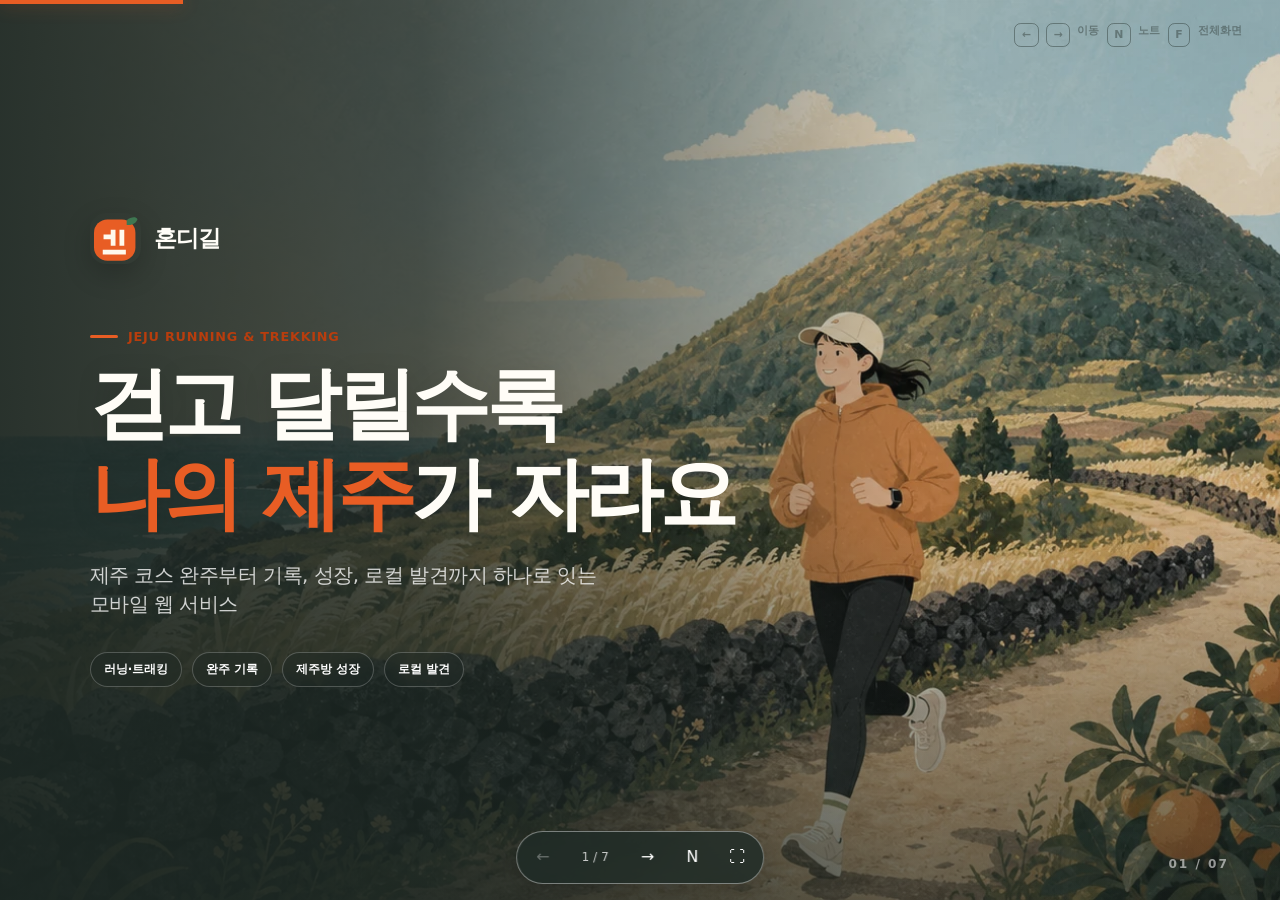
==== presentation.html @ 45e8a95c "Add Hondigil presentation deck" ====
<!doctype html>
<html lang="ko">
<head>
  <meta charset="utf-8">
  <meta name="viewport" content="width=device-width,initial-scale=1,viewport-fit=cover">
  <meta name="theme-color" content="#fffaf0">
  <meta name="description" content="혼디길 제주 러닝·트래킹 서비스 3분 소개 발표자료">
  <title>혼디길 | 3분 서비스 소개</title>
  <style>
    :root {
      --paper: #fffaf0;
      --paper-deep: #f5efdf;
      --surface: rgba(255, 255, 255, .9);
      --ink: #25302c;
      --muted: #66736d;
      --line: rgba(69, 82, 79, .16);
      --orange: #e85d24;
      --orange-dark: #b83d0d;
      --orange-soft: #fff0df;
      --sea: #187a95;
      --sea-soft: #e6f6f8;
      --leaf: #477953;
      --leaf-soft: #e9f4e8;
      --basalt: #45524f;
      --shadow: 0 24px 80px rgba(37, 48, 44, .16);
      --shadow-soft: 0 12px 36px rgba(37, 48, 44, .1);
      --radius: 2rem;
      --font: Pretendard, "Apple SD Gothic Neo", "Noto Sans KR", "Malgun Gothic", system-ui, sans-serif;
    }

    * { box-sizing: border-box; }
    html, body { width: 100%; min-height: 100%; }
    html { background: #17201d; }
    body {
      margin: 0;
      overflow: hidden;
      color: var(--ink);
      background: #17201d;
      font-family: var(--font);
      line-height: 1.5;
      -webkit-font-smoothing: antialiased;
    }
    button, a { font: inherit; }
    button { color: inherit; }
    button:focus-visible, a:focus-visible {
      outline: 3px solid rgba(24, 122, 149, .55);
      outline-offset: 3px;
    }
    img { display: block; max-width: 100%; }

    .deck {
      position: relative;
      width: 100vw;
      height: 100svh;
      min-height: 34rem;
      overflow: hidden;
      background: var(--paper);
      isolation: isolate;
    }
    .deck::before {
      content: "";
      position: fixed;
      z-index: 20;
      top: 0;
      left: 0;
      width: var(--progress, 14.28%);
      height: 4px;
      background: var(--orange);
      box-shadow: 0 0 18px rgba(232, 93, 36, .45);
      transition: width .45s ease;
    }

    .slide {
      position: absolute;
      inset: 0;
      display: grid;
      align-items: center;
      padding: clamp(4rem, 7vh, 6.5rem) clamp(3.25rem, 7vw, 8.5rem) clamp(4.5rem, 8vh, 7rem);
      overflow: hidden;
      visibility: hidden;
      opacity: 0;
      transform: translateX(2.5rem) scale(.992);
      transition: opacity .38s ease, transform .48s cubic-bezier(.2, .78, .2, 1), visibility 0s .48s;
      background:
        radial-gradient(circle at 92% 3%, rgba(232, 93, 36, .12), transparent 24rem),
        radial-gradient(circle at 1% 100%, rgba(24, 122, 149, .11), transparent 26rem),
        var(--paper);
    }
    .slide.active {
      z-index: 2;
      visibility: visible;
      opacity: 1;
      transform: translateX(0) scale(1);
      transition-delay: 0s;
    }
    .slide.leaving {
      visibility: visible;
      transform: translateX(-2.5rem) scale(.992);
    }
    .slide::after {
      content: attr(data-index);
      position: absolute;
      right: clamp(2rem, 4vw, 4.5rem);
      bottom: clamp(1.5rem, 3vh, 2.5rem);
      color: rgba(37, 48, 44, .34);
      font-size: .76rem;
      font-weight: 900;
      letter-spacing: .16em;
    }

    .slide-inner {
      width: min(100%, 96rem);
      margin: 0 auto;
    }
    .kicker {
      display: flex;
      align-items: center;
      gap: .65rem;
      margin: 0 0 .8rem;
      color: var(--orange-dark);
      font-size: clamp(.72rem, 1vw, .95rem);
      font-weight: 900;
      letter-spacing: .06em;
      text-transform: uppercase;
    }
    .kicker::before {
      content: "";
      width: 1.75rem;
      height: 3px;
      border-radius: 999px;
      background: var(--orange);
    }
    h1, h2, h3, p { margin-top: 0; word-break: keep-all; overflow-wrap: break-word; }
    h1, h2, h3 { line-height: 1.13; letter-spacing: -.055em; }
    h1 { margin-bottom: 1.35rem; font-size: clamp(3.5rem, 7.3vw, 8.5rem); }
    h2 { margin-bottom: 1rem; font-size: clamp(2.4rem, 4.5vw, 5.6rem); }
    h3 { margin-bottom: .6rem; font-size: clamp(1.15rem, 1.7vw, 1.85rem); }
    .lead {
      max-width: 48rem;
      margin-bottom: 0;
      color: var(--muted);
      font-size: clamp(1rem, 1.55vw, 1.65rem);
      letter-spacing: -.025em;
    }
    .accent { color: var(--orange); }
    .sea { color: var(--sea); }
    .leaf { color: var(--leaf); }
    .tag {
      display: inline-flex;
      align-items: center;
      min-height: 2.2rem;
      padding: .45rem .82rem;
      border: 1px solid var(--line);
      border-radius: 999px;
      background: rgba(255, 255, 255, .7);
      color: var(--muted);
      font-size: clamp(.72rem, .92vw, .9rem);
      font-weight: 850;
    }

    /* 01 · Cover */
    .cover {
      padding: 0;
      align-items: stretch;
      background: #20342b;
    }
    .cover::after { color: rgba(255, 255, 255, .55); }
    .cover-media {
      position: absolute;
      inset: 0;
      width: 100%;
      height: 100%;
      object-fit: cover;
      object-position: 63% center;
      filter: saturate(.83) contrast(.98);
    }
    .cover-shade {
      position: absolute;
      inset: 0;
      background:
        linear-gradient(90deg, rgba(28, 39, 35, .94) 0%, rgba(28, 39, 35, .79) 33%, rgba(28, 39, 35, .14) 72%),
        linear-gradient(0deg, rgba(23, 32, 29, .58), transparent 42%);
    }
    .cover-content {
      position: relative;
      z-index: 1;
      display: flex;
      flex-direction: column;
      justify-content: center;
      width: min(100%, 96rem);
      height: 100%;
      margin: 0 auto;
      padding: clamp(4rem, 7vh, 7rem) clamp(3.25rem, 7vw, 8.5rem);
      color: #fffdf7;
    }
    .brand-lockup {
      display: flex;
      align-items: center;
      gap: .85rem;
      margin-bottom: clamp(2.5rem, 7vh, 6rem);
      font-size: clamp(1.25rem, 1.8vw, 2rem);
      font-weight: 950;
      letter-spacing: -.05em;
    }
    .brand-lockup img {
      width: clamp(2.8rem, 4vw, 4.4rem);
      height: clamp(2.8rem, 4vw, 4.4rem);
      border-radius: 1rem;
      box-shadow: 0 10px 28px rgba(0, 0, 0, .2);
    }
    .cover h1 {
      max-width: 9em;
      margin-bottom: 1.4rem;
      font-size: clamp(3.5rem, 6.2vw, 7.25rem);
      text-shadow: 0 5px 28px rgba(0, 0, 0, .15);
    }
    .cover .lead { max-width: 34rem; color: rgba(255, 255, 255, .78); }
    .cover-tags { display: flex; flex-wrap: wrap; gap: .6rem; margin-top: 2rem; }
    .cover .tag { border-color: rgba(255,255,255,.22); background: rgba(28,39,35,.38); color: #fff; backdrop-filter: blur(8px); }

    /* 02 · Problem */
    .problem-layout {
      display: grid;
      grid-template-columns: minmax(0, 1.1fr) minmax(32rem, .9fr);
      gap: clamp(2rem, 6vw, 7rem);
      align-items: center;
    }
    .question-line {
      margin-top: 2rem;
      color: var(--leaf);
      font-size: clamp(1.05rem, 1.55vw, 1.55rem);
      font-weight: 900;
      letter-spacing: -.035em;
    }
    .pain-stack { display: grid; gap: 1rem; }
    .pain-card {
      position: relative;
      display: grid;
      grid-template-columns: 3.4rem 1fr;
      gap: 1.1rem;
      align-items: center;
      padding: clamp(1rem, 1.5vw, 1.5rem);
      border: 1px solid var(--line);
      border-radius: 1.5rem;
      background: var(--surface);
      box-shadow: var(--shadow-soft);
    }
    .pain-card:nth-child(2) { transform: translateX(2.2rem); }
    .pain-no {
      display: grid;
      place-items: center;
      width: 3.4rem;
      height: 3.4rem;
      border-radius: 1.1rem;
      background: var(--orange-soft);
      color: var(--orange-dark);
      font-size: 1rem;
      font-weight: 950;
    }
    .pain-card h3 { margin: 0 0 .25rem; }
    .pain-card p { margin: 0; color: var(--muted); font-size: clamp(.78rem, 1vw, 1rem); }

    /* 03 · Solution */
    .solution .slide-inner { align-self: center; }
    .solution-title { display: flex; justify-content: space-between; gap: 2rem; align-items: end; }
    .solution-title .lead { max-width: 34rem; padding-bottom: .65rem; text-align: right; }
    .journey {
      position: relative;
      display: grid;
      grid-template-columns: repeat(3, minmax(0, 1fr));
      gap: clamp(1rem, 2vw, 2rem);
      margin-top: clamp(2.5rem, 6vh, 5rem);
    }
    .journey::before {
      content: "";
      position: absolute;
      z-index: -1;
      top: 2.35rem;
      left: 15%;
      right: 15%;
      border-top: 3px dashed rgba(71, 121, 83, .3);
    }
    .journey-card {
      min-height: clamp(14.5rem, 29vh, 20rem);
      padding: clamp(1.4rem, 2.2vw, 2.2rem);
      border: 1px solid var(--line);
      border-radius: var(--radius);
      background: var(--surface);
      box-shadow: var(--shadow-soft);
    }
    .journey-card:nth-child(2) { background: linear-gradient(155deg, #fff, var(--sea-soft)); }
    .journey-card:nth-child(3) { background: linear-gradient(155deg, #fff, var(--leaf-soft)); }
    .journey-icon {
      display: grid;
      place-items: center;
      width: 4.8rem;
      height: 4.8rem;
      margin-bottom: 1.8rem;
      border: 6px solid var(--paper);
      border-radius: 1.55rem;
      background: var(--orange);
      color: #fff;
      box-shadow: 0 9px 24px rgba(232, 93, 36, .22);
      font-size: 2rem;
    }
    .journey-card:nth-child(2) .journey-icon { background: var(--sea); box-shadow: 0 9px 24px rgba(24, 122, 149, .2); }
    .journey-card:nth-child(3) .journey-icon { background: var(--leaf); box-shadow: 0 9px 24px rgba(71, 121, 83, .2); }
    .journey-step { margin: 0 0 .25rem; color: var(--muted); font-size: .78rem; font-weight: 900; letter-spacing: .1em; }
    .journey-card p:last-child { margin: .9rem 0 0; color: var(--muted); font-size: clamp(.82rem, 1.04vw, 1.05rem); }

    /* 04 · Product */
    .product-layout {
      display: grid;
      grid-template-columns: minmax(0, .88fr) minmax(32rem, 1.12fr);
      gap: clamp(2rem, 5vw, 6rem);
      align-items: center;
    }
    .feature-list { display: grid; gap: .75rem; margin-top: 2rem; }
    .feature {
      display: grid;
      grid-template-columns: 2rem 1fr;
      gap: .8rem;
      align-items: start;
      padding: .75rem 0;
      border-bottom: 1px solid var(--line);
    }
    .feature:last-child { border-bottom: 0; }
    .feature-mark {
      display: grid;
      place-items: center;
      width: 2rem;
      height: 2rem;
      border-radius: .7rem;
      background: var(--leaf-soft);
      color: var(--leaf);
      font-size: .9rem;
      font-weight: 950;
    }
    .feature strong { display: block; margin-bottom: .15rem; font-size: clamp(.95rem, 1.17vw, 1.2rem); }
    .feature span { color: var(--muted); font-size: clamp(.76rem, .92vw, .95rem); }
    .device-stage {
      position: relative;
      display: grid;
      place-items: center;
      min-height: clamp(27rem, 62vh, 45rem);
    }
    .map-blob {
      position: absolute;
      inset: 7% 0 8% 12%;
      overflow: hidden;
      border-radius: 4rem 2rem 4rem 2rem;
      background:
        linear-gradient(29deg, transparent 48%, rgba(255,255,255,.75) 49% 51%, transparent 52%),
        linear-gradient(150deg, #ccecf2 0 43%, #9fc8a4 43% 65%, #78a381 65%);
      transform: rotate(2deg);
    }
    .route {
      position: absolute;
      left: 15%;
      top: 44%;
      width: 58%;
      height: 34%;
      border: .5rem solid var(--orange);
      border-left-color: transparent;
      border-bottom-color: transparent;
      border-radius: 50%;
      transform: rotate(-12deg);
      filter: drop-shadow(0 3px 0 rgba(255,255,255,.75));
    }
    .pin {
      position: absolute;
      display: grid;
      place-items: center;
      width: 2.6rem;
      height: 2.6rem;
      border: 4px solid #fff;
      border-radius: 50% 50% 50% 12%;
      background: var(--sea);
      color: #fff;
      box-shadow: 0 6px 18px rgba(22, 57, 62, .24);
      transform: rotate(-45deg);
    }
    .pin span { transform: rotate(45deg); font-size: 1rem; }
    .pin.one { top: 25%; right: 16%; }
    .pin.two { bottom: 20%; left: 13%; background: var(--orange); }
    .phone {
      position: relative;
      z-index: 1;
      width: min(22rem, 43vw);
      padding: .7rem;
      border: 1px solid rgba(255,255,255,.75);
      border-radius: 2.6rem;
      background: #21302b;
      box-shadow: 0 30px 70px rgba(25, 40, 35, .28);
      transform: rotate(-3deg);
    }
    .phone-screen {
      overflow: hidden;
      min-height: 31rem;
      border-radius: 2.05rem;
      background: var(--paper);
    }
    .phone-hero {
      position: relative;
      min-height: 9.6rem;
      padding: 1.35rem;
      background: linear-gradient(145deg, #dff5fb, #f8fbef);
    }
    .phone-hero::after { content: "🌅"; position: absolute; right: 1.1rem; bottom: .6rem; font-size: 4.7rem; }
    .phone-hero .mini-brand { margin-bottom: 2.25rem; color: var(--orange-dark); font-size: .7rem; font-weight: 900; }
    .phone-hero strong { position: relative; z-index: 1; display: block; max-width: 12rem; font-size: 1.28rem; line-height: 1.12; letter-spacing: -.05em; }
    .phone-body { padding: 1.2rem; }
    .phone-pills { display: flex; gap: .4rem; margin-bottom: .9rem; }
    .phone-pill { padding: .35rem .55rem; border-radius: 999px; background: #fff; border: 1px solid var(--line); font-size: .6rem; font-weight: 800; }
    .phone-stats { display: grid; grid-template-columns: repeat(3, 1fr); gap: .45rem; margin-bottom: .9rem; }
    .phone-stat { padding: .65rem .4rem; border-radius: .85rem; background: #f3efe5; text-align: center; font-size: .58rem; color: var(--muted); }
    .phone-stat b { display: block; margin-bottom: .1rem; color: var(--ink); font-size: .78rem; }
    .phone-map { position: relative; height: 7.5rem; overflow: hidden; border-radius: 1.05rem; background: linear-gradient(145deg,#cdeaf0 0 45%,#a7c9ac 45%); }
    .phone-map::before { content: ""; position: absolute; width: 75%; height: 75%; left: 8%; top: 9%; border: .35rem solid var(--orange); border-left-color: transparent; border-radius: 50%; transform: rotate(-14deg); }
    .phone-cta { margin-top: .85rem; padding: .8rem; border-radius: .9rem; background: var(--orange); color: #fff; text-align: center; font-size: .72rem; font-weight: 900; }

    /* 05 · Growth */
    .growth-layout {
      display: grid;
      grid-template-columns: minmax(29rem, 1.05fr) minmax(0, .95fr);
      gap: clamp(2rem, 6vw, 7rem);
      align-items: center;
    }
    .growth-visual {
      position: relative;
      min-height: clamp(26rem, 62vh, 43rem);
      border: 1px solid var(--line);
      border-radius: 3rem;
      background: linear-gradient(160deg, #fff, #eff7ee 60%, #e3f2f2);
      box-shadow: var(--shadow);
      overflow: hidden;
    }
    .growth-visual::before {
      content: "";
      position: absolute;
      left: -12%;
      right: -12%;
      bottom: -26%;
      height: 58%;
      border-radius: 50% 50% 0 0;
      background: var(--leaf);
      box-shadow: 0 -1.4rem 0 #83af7d;
    }
    .growth-orbit {
      position: absolute;
      inset: 10% 10% 21%;
      border: 2px dashed rgba(71, 121, 83, .28);
      border-radius: 50%;
      transform: rotate(-8deg);
    }
    .growth-item {
      position: absolute;
      z-index: 1;
      display: grid;
      place-items: center;
      width: clamp(7rem, 11vw, 11rem);
      aspect-ratio: 1;
      padding: 1rem;
      border: 1px solid rgba(69,82,79,.13);
      border-radius: 2rem;
      background: rgba(255,255,255,.92);
      box-shadow: var(--shadow-soft);
      text-align: center;
    }
    .growth-item img { width: 62%; height: 62%; object-fit: contain; }
    .growth-item span { margin-top: .35rem; font-size: clamp(.62rem, .82vw, .85rem); font-weight: 900; }
    .growth-item.stone { left: 9%; bottom: 17%; transform: rotate(-5deg); }
    .growth-item.seed { top: 9%; left: 38%; transform: rotate(3deg); }
    .growth-item.room { right: 6%; bottom: 25%; transform: rotate(6deg); }
    .room-icon { font-size: clamp(3.6rem, 6vw, 6.2rem); line-height: 1; }
    .growth-copy .lead { margin-bottom: 2rem; }
    .metric-pair { display: grid; grid-template-columns: 1fr 1fr; gap: 1rem; }
    .metric {
      padding: 1.3rem;
      border: 1px solid var(--line);
      border-radius: 1.35rem;
      background: rgba(255,255,255,.78);
    }
    .metric b { display: block; margin-bottom: .25rem; color: var(--orange); font-size: clamp(1.55rem, 2.3vw, 2.6rem); letter-spacing: -.05em; }
    .metric span { color: var(--muted); font-size: clamp(.74rem, .95vw, .96rem); }

    /* 06 · System */
    .system-title { display: grid; grid-template-columns: 1fr .8fr; gap: 2rem; align-items: end; }
    .system-title .lead { justify-self: end; max-width: 34rem; padding-bottom: .7rem; text-align: right; }
    .architecture {
      display: grid;
      grid-template-columns: repeat(4, minmax(0, 1fr));
      gap: clamp(.75rem, 1.6vw, 1.5rem);
      margin-top: clamp(2.4rem, 6vh, 5rem);
    }
    .arch-card {
      position: relative;
      min-height: clamp(14.5rem, 30vh, 21rem);
      padding: clamp(1.2rem, 1.8vw, 1.9rem);
      border: 1px solid var(--line);
      border-radius: 1.65rem;
      background: rgba(255,255,255,.84);
      box-shadow: var(--shadow-soft);
    }
    .arch-card:not(:last-child)::after {
      content: "→";
      position: absolute;
      z-index: 2;
      top: 50%;
      right: calc(clamp(.75rem, 1.6vw, 1.5rem) * -.78);
      display: grid;
      place-items: center;
      width: 1.75rem;
      height: 1.75rem;
      border-radius: 50%;
      background: var(--paper);
      color: var(--leaf);
      font-weight: 950;
      transform: translate(50%, -50%);
    }
    .arch-card.optional { border-style: dashed; background: rgba(230,246,248,.58); }
    .arch-icon { margin-bottom: 1.5rem; font-size: clamp(1.9rem, 2.6vw, 3rem); }
    .arch-card p { margin: .8rem 0 0; color: var(--muted); font-size: clamp(.74rem, .9vw, .92rem); }
    .arch-label { position: absolute; left: 1.3rem; bottom: 1.25rem; color: var(--leaf); font-size: .66rem; font-weight: 950; letter-spacing: .08em; text-transform: uppercase; }
    .optional .arch-label { color: var(--sea); }

    /* 07 · Closing */
    .closing {
      color: #fffdf7;
      background:
        radial-gradient(circle at 86% 18%, rgba(232, 93, 36, .25), transparent 24rem),
        radial-gradient(circle at 12% 90%, rgba(24, 122, 149, .23), transparent 30rem),
        #20342b;
    }
    .closing::after { color: rgba(255, 255, 255, .5); }
    .closing .slide-inner { text-align: center; transform: translateY(-2.5rem); }
    .closing .kicker { justify-content: center; color: #ffb17f; }
    .closing h2 { max-width: 13ch; margin: 0 auto 1.4rem; font-size: clamp(3rem, 5.8vw, 7.2rem); }
    .closing .lead { max-width: 42rem; margin: 0 auto; color: rgba(255,255,255,.72); }
    .closing-actions { display: flex; justify-content: center; flex-wrap: wrap; gap: .75rem; margin-top: 2.3rem; }
    .closing-link {
      display: inline-flex;
      align-items: center;
      justify-content: center;
      min-height: 3.4rem;
      padding: .85rem 1.4rem;
      border-radius: 1rem;
      background: var(--orange);
      color: #fff;
      font-weight: 900;
      text-decoration: none;
      box-shadow: 0 12px 28px rgba(232, 93, 36, .24);
    }
    .closing-note { margin: 1.4rem 0 0; color: rgba(255,255,255,.54); font-size: .78rem; }
    .closing-mark {
      width: clamp(5rem, 8vw, 8rem);
      margin: 0 auto 1.8rem;
      border-radius: 2rem;
      box-shadow: 0 18px 42px rgba(0,0,0,.22);
    }

    /* Controls & notes */
    .controls {
      position: fixed;
      z-index: 50;
      left: 50%;
      bottom: max(1rem, env(safe-area-inset-bottom));
      display: flex;
      align-items: center;
      gap: .35rem;
      padding: .38rem;
      border: 1px solid rgba(255,255,255,.4);
      border-radius: 999px;
      background: rgba(31, 43, 39, .82);
      box-shadow: 0 10px 30px rgba(0,0,0,.2);
      backdrop-filter: blur(12px);
      transform: translateX(-50%);
      transition: opacity .2s ease;
    }
    .controls button {
      display: grid;
      place-items: center;
      min-width: 2.45rem;
      height: 2.45rem;
      padding: 0 .7rem;
      border: 0;
      border-radius: 999px;
      background: transparent;
      color: #fff;
      cursor: pointer;
    }
    .controls button:hover { background: rgba(255,255,255,.12); }
    .controls button:disabled { opacity: .32; cursor: default; }
    .counter { min-width: 3.4rem; color: rgba(255,255,255,.75); text-align: center; font-size: .75rem; font-variant-numeric: tabular-nums; }
    .keyboard-hint {
      position: fixed;
      z-index: 30;
      right: clamp(1.5rem, 3vw, 3rem);
      top: clamp(1.2rem, 2.5vh, 2.2rem);
      display: flex;
      gap: .45rem;
      color: rgba(37,48,44,.42);
      font-size: .68rem;
      font-weight: 800;
    }
    .cover .keyboard-hint, .closing .keyboard-hint { color: rgba(255,255,255,.58); }
    .key { padding: .2rem .42rem; border: 1px solid currentColor; border-radius: .42rem; }
    .notes-panel {
      position: fixed;
      z-index: 60;
      right: 1rem;
      bottom: 5rem;
      width: min(28rem, calc(100vw - 2rem));
      padding: 1.25rem 1.35rem;
      border: 1px solid rgba(255,255,255,.36);
      border-radius: 1.2rem;
      background: rgba(25, 34, 31, .94);
      color: #fff;
      box-shadow: 0 22px 60px rgba(0,0,0,.3);
      backdrop-filter: blur(14px);
      visibility: hidden;
      opacity: 0;
      transform: translateY(.75rem);
      transition: .2s ease;
    }
    .notes-panel.open { visibility: visible; opacity: 1; transform: translateY(0); }
    .notes-panel strong { display: block; margin-bottom: .55rem; color: #ffb17f; font-size: .72rem; letter-spacing: .08em; }
    .notes-panel p { margin: 0; color: rgba(255,255,255,.82); font-size: .9rem; line-height: 1.7; }
    .speaker-note { display: none; }

    @media (max-width: 900px) {
      .deck { min-height: 40rem; }
      .slide { padding: 4.3rem 1.4rem 5.5rem; overflow-y: auto; }
      .slide-inner { margin: auto; }
      .problem-layout, .product-layout, .growth-layout { grid-template-columns: 1fr; gap: 2rem; }
      .problem-layout { align-content: center; }
      .pain-stack { grid-template-columns: repeat(3, 1fr); }
      .pain-card { grid-template-columns: 1fr; align-content: start; }
      .pain-card:nth-child(2) { transform: none; }
      .journey { gap: .65rem; }
      .journey-card { min-height: 13rem; padding: 1.1rem; }
      .journey-icon { width: 3.6rem; height: 3.6rem; margin-bottom: 1rem; border-width: 4px; font-size: 1.5rem; }
      .product-layout { grid-template-columns: .85fr 1.15fr; }
      .product-layout h2 { font-size: clamp(2rem, 6vw, 3.8rem); }
      .feature-list { margin-top: 1rem; }
      .feature { padding: .45rem 0; }
      .device-stage { min-height: 28rem; }
      .phone { width: min(19rem, 43vw); }
      .phone-screen { min-height: 27rem; }
      .phone-map { height: 5rem; }
      .growth-layout { grid-template-columns: .95fr 1.05fr; }
      .growth-visual { min-height: 27rem; }
      .architecture { grid-template-columns: repeat(2, 1fr); }
      .arch-card { min-height: 10rem; }
      .arch-card:nth-child(2)::after { display: none; }
      .system-title { grid-template-columns: 1fr; }
      .system-title .lead { justify-self: start; padding: 0; text-align: left; }
    }

    @media (max-width: 640px) {
      body { overflow-x: hidden; overflow-y: auto; }
      .deck { min-height: 100svh; height: auto; }
      .slide { position: relative; display: none; min-height: 100svh; }
      .slide.active { display: grid; }
      h1 { font-size: clamp(3rem, 17vw, 5rem); }
      h2 { font-size: clamp(2.2rem, 11vw, 3.5rem); }
      .cover { min-height: 100svh; padding: 0; }
      .cover-content { padding: 4rem 1.5rem 6rem; }
      .cover h1 { max-width: 7.8em; }
      .cover-media { object-position: 68% center; }
      .cover-shade { background: linear-gradient(90deg, rgba(28,39,35,.94), rgba(28,39,35,.45)), linear-gradient(0deg,rgba(23,32,29,.7),transparent 50%); }
      .problem-layout, .product-layout, .growth-layout { grid-template-columns: 1fr; }
      .pain-stack, .journey, .architecture { grid-template-columns: 1fr; }
      .pain-card { grid-template-columns: 3.2rem 1fr; }
      .journey::before, .arch-card::after { display: none !important; }
      .journey-card { min-height: 0; }
      .device-stage { min-height: 31rem; }
      .phone { width: 18rem; }
      .growth-visual { min-height: 26rem; }
      .growth-item { width: 7rem; }
      .metric-pair { grid-template-columns: 1fr; }
      .system-title { grid-template-columns: 1fr; }
      .keyboard-hint { display: none; }
      .controls { bottom: max(.7rem, env(safe-area-inset-bottom)); }
      .closing .slide-inner { transform: none; }
      .slide::after { display: none; }
    }

    @media (prefers-reduced-motion: reduce) {
      *, *::before, *::after { scroll-behavior: auto !important; transition-duration: .01ms !important; animation-duration: .01ms !important; }
    }

    @media print {
      @page { size: 16in 9in; margin: 0; }
      body { overflow: visible; background: #fff; }
      .deck { height: auto; min-height: 0; overflow: visible; }
      .deck::before, .controls, .keyboard-hint, .notes-panel { display: none !important; }
      .slide, .slide.active {
        position: relative;
        display: grid;
        width: 16in;
        height: 9in;
        padding: .65in 1in .75in;
        page-break-after: always;
        visibility: visible;
        opacity: 1;
        transform: none;
      }
      .cover { padding: 0; }
    }
  </style>
</head>
<body>
  <main class="deck" id="deck" aria-label="혼디길 서비스 소개 발표자료">
    <section class="slide cover active" data-index="01 / 07" aria-hidden="false">
      <img class="cover-media" src="./static/assets/hondigil-jeju-hero.webp" alt="제주 오름과 돌담길을 달리는 러너">
      <div class="cover-shade" aria-hidden="true"></div>
      <div class="cover-content">
        <div class="brand-lockup"><img src="./static/assets/hondigil-mark.svg" alt=""><span>혼디길</span></div>
        <p class="kicker">Jeju running &amp; trekking</p>
        <h1>걷고 달릴수록<br><span class="accent">나의 제주</span>가 자라요</h1>
        <p class="lead">제주 코스 완주부터 기록, 성장, 로컬 발견까지 하나로 잇는 모바일 웹 서비스</p>
        <div class="cover-tags" aria-label="서비스 핵심 키워드">
          <span class="tag">러닝·트래킹</span><span class="tag">완주 기록</span><span class="tag">제주방 성장</span><span class="tag">로컬 발견</span>
        </div>
      </div>
      <aside class="speaker-note">안녕하세요. 제가 소개할 서비스는 ‘혼디길’입니다. 제주어로 ‘함께’를 뜻하는 혼디처럼, 제주의 길과 기록, 그리고 로컬 경험을 한 흐름으로 연결한 러닝·트래킹 서비스입니다.</aside>
    </section>

    <section class="slide" data-index="02 / 07" aria-hidden="true">
      <div class="slide-inner problem-layout">
        <div>
          <p class="kicker">Problem</p>
          <h2>좋은 길을 찾은 뒤에도<br><span class="accent">탐색은 계속</span>됩니다</h2>
          <p class="lead">코스를 고르고, 현장에서 안전하게 움직이고, 완주 뒤 무엇을 할지까지 정보가 여러 곳에 흩어져 있습니다.</p>
          <p class="question-line">“한 번에 이어지는 제주 경험은 없을까?”</p>
        </div>
        <div class="pain-stack" aria-label="사용자 문제 세 가지">
          <article class="pain-card"><div class="pain-no">01</div><div><h3>코스 정보의 파편화</h3><p>거리·난이도·안전 정보가 제각각</p></div></article>
          <article class="pain-card"><div class="pain-no">02</div><div><h3>완주 동기의 단절</h3><p>기록은 남아도 다음 행동으로 이어지지 않음</p></div></article>
          <article class="pain-card"><div class="pain-no">03</div><div><h3>로컬 경험과의 거리</h3><p>좋은 코스와 주변 장소를 따로 검색</p></div></article>
        </div>
      </div>
      <aside class="speaker-note">기존에는 코스의 거리와 난이도, 안전 정보를 따로 확인하고, 완주 뒤 갈 장소도 다시 검색해야 합니다. 기록도 숫자로만 남기 쉬워 다음 활동의 동기가 약합니다. 혼디길은 이 끊어진 경험을 하나로 잇는 데서 시작했습니다.</aside>
    </section>

    <section class="slide solution" data-index="03 / 07" aria-hidden="true">
      <div class="slide-inner">
        <div class="solution-title">
          <div><p class="kicker">Solution</p><h2>한 번의 완주를<br><span class="leaf">하나의 제주 경험</span>으로</h2></div>
          <p class="lead">선택 → 활동 → 보상의 짧고 분명한 흐름으로 첫 방문도 쉽게 시작합니다.</p>
        </div>
        <div class="journey">
          <article class="journey-card"><div class="journey-icon">🗺️</div><p class="journey-step">STEP 01</p><h3>내 길을 골라요</h3><p>10개 제주 코스를 유형·지역·거리·난이도로 탐색합니다.</p></article>
          <article class="journey-card"><div class="journey-icon">📍</div><p class="journey-step">STEP 02</p><h3>안전하게 걸어요</h3><p>실제 보행 경로와 준비물, GPS 인증으로 활동을 안내합니다.</p></article>
          <article class="journey-card"><div class="journey-icon">🌱</div><p class="journey-step">STEP 03</p><h3>나의 제주를 키워요</h3><p>완주 기록은 제주방의 성장과 주변 로컬 발견으로 이어집니다.</p></article>
        </div>
      </div>
      <aside class="speaker-note">사용 흐름은 세 단계입니다. 먼저 10개 코스 중 나에게 맞는 길을 고릅니다. 현장에서는 실제 보행 경로와 GPS 인증으로 출발과 도착을 확인합니다. 마지막으로 완주 기록이 제주방의 성장과 주변 로컬 장소 추천으로 이어집니다.</aside>
    </section>

    <section class="slide" data-index="04 / 07" aria-hidden="true">
      <div class="slide-inner product-layout">
        <div>
          <p class="kicker">Core experience</p>
          <h2>현장에서 필요한 정보만<br><span class="sea">한 화면에</span></h2>
          <p class="lead">보기 좋은 코스 카드에서 실제 활동과 완주까지 끊김 없이 이어집니다.</p>
          <div class="feature-list">
            <div class="feature"><span class="feature-mark">✓</span><div><strong>OpenStreetMap 보행 경로</strong><span>경로선과 실제 좌표 기반 주변 장소</span></div></div>
            <div class="feature"><span class="feature-mark">✓</span><div><strong>출발·도착 GPS 인증</strong><span>권한 거부와 오차 상황도 친절하게 안내</span></div></div>
            <div class="feature"><span class="feature-mark">✓</span><div><strong>식당·카페·주차장 연결</strong><span>코스 전후의 선택을 한 화면에서 해결</span></div></div>
          </div>
        </div>
        <div class="device-stage" aria-label="혼디길 코스 상세 화면 예시">
          <div class="map-blob" aria-hidden="true"><span class="route"></span><span class="pin one"><span>☕</span></span><span class="pin two"><span>🍚</span></span></div>
          <div class="phone">
            <div class="phone-screen">
              <div class="phone-hero"><div class="mini-brand">혼디길 · 애월</div><strong>애월 노을<br>해안길</strong></div>
              <div class="phone-body">
                <div class="phone-pills"><span class="phone-pill">러닝</span><span class="phone-pill">초급</span><span class="phone-pill">해안</span></div>
                <div class="phone-stats"><div class="phone-stat"><b>5.0 km</b>거리</div><div class="phone-stat"><b>48분</b>예상</div><div class="phone-stat"><b>노을</b>추천</div></div>
                <div class="phone-map" aria-hidden="true"></div>
                <div class="phone-cta">이 코스 시작하기</div>
              </div>
            </div>
          </div>
        </div>
      </div>
      <aside class="speaker-note">핵심 화면은 현장 사용에 집중했습니다. 코스 상세에서 거리와 소요 시간, 준비물과 안전 정보를 바로 확인하고, 지도에서는 보행 경로와 식당·카페·주차장을 함께 봅니다. GPS 권한이 없거나 오차가 커도 사용자가 다음 행동을 알 수 있게 안내합니다.</aside>
    </section>

    <section class="slide" data-index="05 / 07" aria-hidden="true">
      <div class="slide-inner growth-layout">
        <div class="growth-visual" aria-label="완주 기록에 따라 성장하는 제주방">
          <div class="growth-orbit" aria-hidden="true"></div>
          <div class="growth-item stone"><img src="./static/assets/dol-hareubang.svg" alt="돌하르방"><span>완주가 쌓일수록</span></div>
          <div class="growth-item seed"><img src="./static/assets/seed.svg" alt="귤나무 씨앗"><span>거리가 늘수록</span></div>
          <div class="growth-item room"><div class="room-icon" aria-hidden="true">🏡</div><span>제주방이 성장</span></div>
        </div>
        <div class="growth-copy">
          <p class="kicker">Motivation</p>
          <h2>기록은 숫자보다<br><span class="accent">기억에 남아야</span> 합니다</h2>
          <p class="lead">완주 횟수로 돌하르방이, 누적 거리로 귤나무가 자라며 나만의 제주방이 완성됩니다.</p>
          <div class="metric-pair">
            <div class="metric"><b>완주 횟수</b><span>돌하르방 레벨과 경험치</span></div>
            <div class="metric"><b>누적 거리</b><span>귤나무의 성장 단계</span></div>
          </div>
        </div>
      </div>
      <aside class="speaker-note">혼디길의 차별점은 기록을 감정적인 보상으로 바꾼다는 점입니다. 완주 횟수에 따라 돌하르방이 성장하고, 누적 거리에 따라 귤나무가 자랍니다. 사용자는 숫자 목록이 아니라 ‘내가 만든 제주방’을 보며 다음 코스를 시작할 이유를 얻습니다.</aside>
    </section>

    <section class="slide" data-index="06 / 07" aria-hidden="true">
      <div class="slide-inner">
        <div class="system-title">
          <div><p class="kicker">Reliable by design</p><h2>가볍게 시작하고<br><span class="leaf">안전하게 확장</span>합니다</h2></div>
          <p class="lead">정적 배포만으로 핵심 경험을 제공하고, 필요할 때 서버와 운영 데이터 수집을 연결합니다.</p>
        </div>
        <div class="architecture" aria-label="혼디길 기술 구성">
          <article class="arch-card"><div class="arch-icon">📱</div><h3>모바일 웹</h3><p>설치 없이 링크로 바로 시작하는 반응형 인터페이스</p><span class="arch-label">HTML · CSS · JS</span></article>
          <article class="arch-card"><div class="arch-icon">💾</div><h3>로컬 우선</h3><p>네트워크가 불안해도 기록 흐름과 화면 상태를 유지</p><span class="arch-label">localStorage</span></article>
          <article class="arch-card"><div class="arch-icon">🛡️</div><h3>서버 동기화</h3><p>세션·검증·관리 기능은 Django API로 안전하게 확장</p><span class="arch-label">Django REST</span></article>
          <article class="arch-card optional"><div class="arch-icon">📊</div><h3>운영 인사이트</h3><p>필요한 이벤트만 선택적으로 수집하고 재전송을 관리</p><span class="arch-label">Optional · Sheets</span></article>
        </div>
      </div>
      <aside class="speaker-note">구현은 정적 웹을 중심으로 설계했습니다. 그래서 GitHub Pages에서도 핵심 화면과 로컬 기록이 동작하고, 네트워크가 불안해도 흐름을 유지합니다. 서버가 연결되면 Django가 세션과 검증, 동기화를 담당하고, 운영 이벤트 수집은 선택적으로 확장할 수 있습니다.</aside>
    </section>

    <section class="slide closing" data-index="07 / 07" aria-hidden="true">
      <div class="slide-inner">
        <img class="closing-mark" src="./static/assets/hondigil-mark.svg" alt="혼디길">
        <p class="kicker">One more path, one more Jeju</p>
        <h2>제주를 <span class="accent">소비하는 여행</span>에서<br>나만의 제주를 <span class="accent">쌓는 여행</span>으로</h2>
        <p class="lead">혼디길은 길을 추천하는 데서 끝나지 않고, 다시 걷고 싶은 이유를 만듭니다.</p>
        <div class="closing-actions"><a class="closing-link" href="./index.html" target="_blank" rel="noopener">혼디길 직접 보기 →</a></div>
        <p class="closing-note">감사합니다 · 질문을 받겠습니다</p>
      </div>
      <aside class="speaker-note">혼디길은 제주 코스를 추천하는 서비스에서 끝나지 않습니다. 한 번의 활동이 나만의 제주를 쌓는 경험이 되고, 다시 걷고 싶은 이유가 되도록 만들었습니다. 제주를 소비하는 여행에서 나만의 제주를 쌓는 여행으로, 혼디길입니다. 감사합니다.</aside>
    </section>

    <div class="keyboard-hint" aria-hidden="true"><span class="key">←</span><span class="key">→</span><span>이동</span><span class="key">N</span><span>노트</span><span class="key">F</span><span>전체화면</span></div>
    <nav class="controls" aria-label="슬라이드 조작">
      <button id="prevBtn" type="button" aria-label="이전 슬라이드">←</button>
      <span class="counter" id="counter" aria-live="polite">1 / 7</span>
      <button id="nextBtn" type="button" aria-label="다음 슬라이드">→</button>
      <button id="notesBtn" type="button" aria-label="발표자 노트 열기" aria-pressed="false">N</button>
      <button id="fullscreenBtn" type="button" aria-label="전체 화면으로 보기">⛶</button>
    </nav>
    <aside class="notes-panel" id="notesPanel" aria-live="polite"><strong id="notesTitle">발표자 노트 · 1 / 7</strong><p id="notesText"></p></aside>
  </main>

  <script>
    (() => {
      'use strict';
      const deck = document.getElementById('deck');
      const slides = [...document.querySelectorAll('.slide')];
      const prevBtn = document.getElementById('prevBtn');
      const nextBtn = document.getElementById('nextBtn');
      const notesBtn = document.getElementById('notesBtn');
      const fullscreenBtn = document.getElementById('fullscreenBtn');
      const counter = document.getElementById('counter');
      const notesPanel = document.getElementById('notesPanel');
      const notesTitle = document.getElementById('notesTitle');
      const notesText = document.getElementById('notesText');
      const parsedHash = Number.parseInt(location.hash.slice(1), 10);
      let current = Number.isFinite(parsedHash) ? Math.min(Math.max(parsedHash - 1, 0), slides.length - 1) : 0;
      let touchStartX = null;

      function update(next, direction = 1) {
        const target = Math.min(Math.max(next, 0), slides.length - 1);
        slides.forEach((slide, index) => {
          slide.classList.toggle('active', index === target);
          slide.classList.toggle('leaving', index !== target && ((direction > 0 && index < target) || (direction < 0 && index > target)));
          slide.setAttribute('aria-hidden', String(index !== target));
        });
        current = target;
        counter.textContent = `${current + 1} / ${slides.length}`;
        prevBtn.disabled = current === 0;
        nextBtn.disabled = current === slides.length - 1;
        deck.style.setProperty('--progress', `${((current + 1) / slides.length) * 100}%`);
        const note = slides[current].querySelector('.speaker-note');
        notesTitle.textContent = `발표자 노트 · ${current + 1} / ${slides.length}`;
        notesText.textContent = note ? note.textContent.trim() : '';
        const newHash = `#${current + 1}`;
        if (location.hash !== newHash) history.replaceState(null, '', newHash);
      }

      function move(step) { update(current + step, step); }
      function toggleNotes(force) {
        const open = typeof force === 'boolean' ? force : !notesPanel.classList.contains('open');
        notesPanel.classList.toggle('open', open);
        notesBtn.setAttribute('aria-pressed', String(open));
        notesBtn.setAttribute('aria-label', open ? '발표자 노트 닫기' : '발표자 노트 열기');
      }
      async function toggleFullscreen() {
        try {
          if (!document.fullscreenElement && document.documentElement.requestFullscreen) await document.documentElement.requestFullscreen();
          else if (document.exitFullscreen) await document.exitFullscreen();
        } catch (_) {
          fullscreenBtn.setAttribute('title', '이 브라우저에서는 전체 화면을 사용할 수 없습니다.');
        }
      }

      prevBtn.addEventListener('click', () => move(-1));
      nextBtn.addEventListener('click', () => move(1));
      notesBtn.addEventListener('click', () => toggleNotes());
      fullscreenBtn.addEventListener('click', toggleFullscreen);
      window.addEventListener('hashchange', () => {
        const page = Number.parseInt(location.hash.slice(1), 10);
        if (Number.isFinite(page)) update(page - 1, page - 1 >= current ? 1 : -1);
      });
      window.addEventListener('keydown', (event) => {
        if (event.key === 'ArrowRight' || event.key === 'PageDown' || event.key === ' ') { event.preventDefault(); move(1); }
        else if (event.key === 'ArrowLeft' || event.key === 'PageUp') { event.preventDefault(); move(-1); }
        else if (event.key === 'Home') { event.preventDefault(); update(0, -1); }
        else if (event.key === 'End') { event.preventDefault(); update(slides.length - 1, 1); }
        else if (event.key.toLowerCase() === 'n') toggleNotes();
        else if (event.key.toLowerCase() === 'f') toggleFullscreen();
        else if (event.key === 'Escape') toggleNotes(false);
      });
      deck.addEventListener('touchstart', (event) => { touchStartX = event.changedTouches[0].clientX; }, {passive: true});
      deck.addEventListener('touchend', (event) => {
        if (touchStartX === null) return;
        const delta = event.changedTouches[0].clientX - touchStartX;
        if (Math.abs(delta) > 50) move(delta < 0 ? 1 : -1);
        touchStartX = null;
      }, {passive: true});
      document.addEventListener('fullscreenchange', () => {
        fullscreenBtn.textContent = document.fullscreenElement ? '×' : '⛶';
        fullscreenBtn.setAttribute('aria-label', document.fullscreenElement ? '전체 화면 종료' : '전체 화면으로 보기');
      });

      update(current, 1);
    })();
  </script>
</body>
</html>
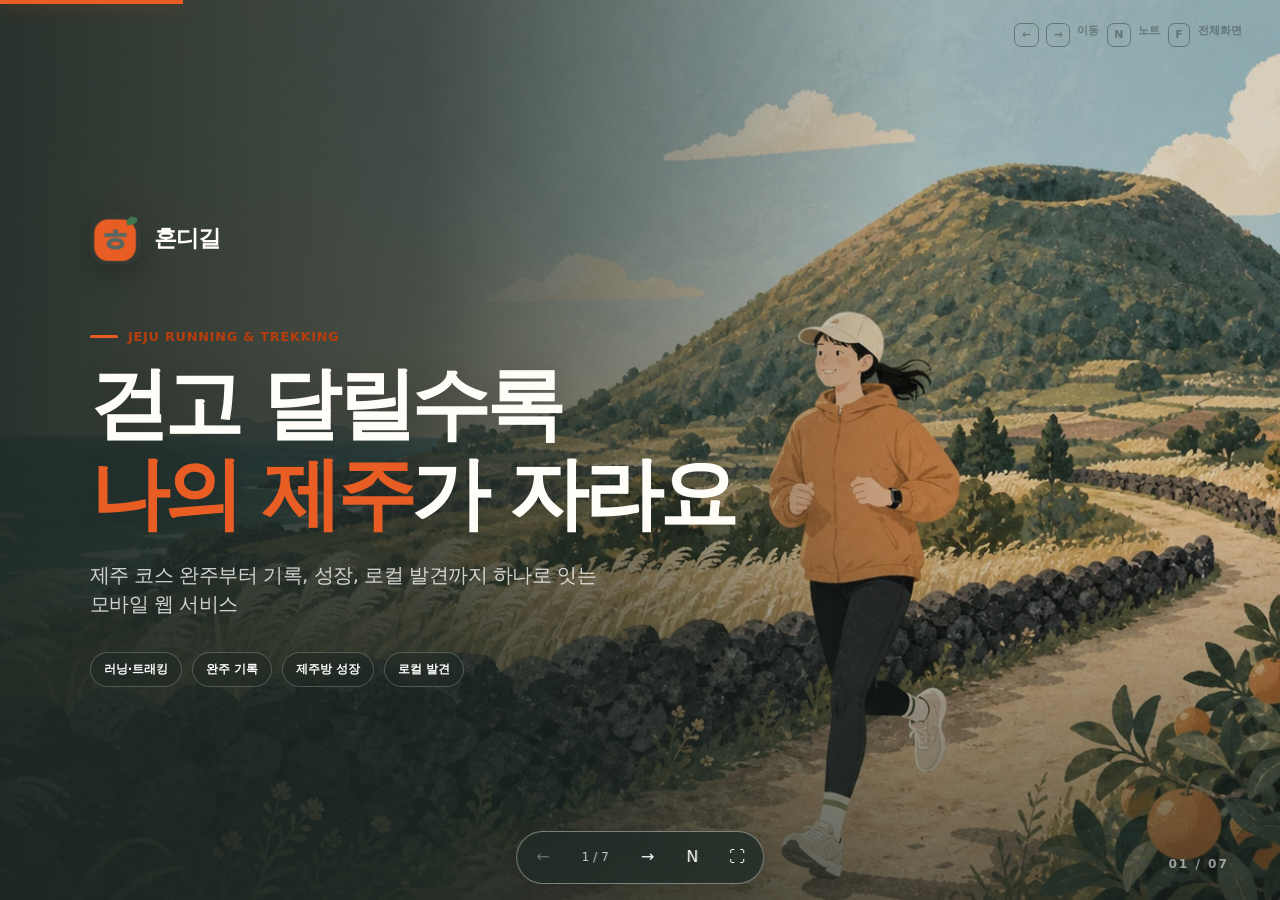
==== commit 1d46949e: "Match presentation logo to site favicon" ====
--- a/presentation.html
+++ b/presentation.html
@@ -6,6 +6,7 @@
   <meta name="theme-color" content="#fffaf0">
   <meta name="description" content="혼디길 제주 러닝·트래킹 서비스 3분 소개 발표자료">
   <title>혼디길 | 3분 서비스 소개</title>
+  <link rel="icon" type="image/png" sizes="48x48" href="./static/assets/favicon-48x48.png">
   <style>
     :root {
       --paper: #fffaf0;
@@ -245,7 +246,7 @@
       background: var(--surface);
       box-shadow: var(--shadow-soft);
     }
-    .pain-card:nth-child(2) { transform: translateX(2.2rem); }
+    .pain-card:nth-child(2) { transform: none; }
     .pain-no {
       display: grid;
       place-items: center;
@@ -716,7 +717,7 @@
       <img class="cover-media" src="./static/assets/hondigil-jeju-hero.webp" alt="제주 오름과 돌담길을 달리는 러너">
       <div class="cover-shade" aria-hidden="true"></div>
       <div class="cover-content">
-        <div class="brand-lockup"><img src="./static/assets/hondigil-mark.svg" alt=""><span>혼디길</span></div>
+        <div class="brand-lockup"><img src="./static/assets/favicon-48x48.png" alt=""><span>혼디길</span></div>
         <p class="kicker">Jeju running &amp; trekking</p>
         <h1>걷고 달릴수록<br><span class="accent">나의 제주</span>가 자라요</h1>
         <p class="lead">제주 코스 완주부터 기록, 성장, 로컬 발견까지 하나로 잇는 모바일 웹 서비스</p>
@@ -828,11 +829,11 @@
 
     <section class="slide closing" data-index="07 / 07" aria-hidden="true">
       <div class="slide-inner">
-        <img class="closing-mark" src="./static/assets/hondigil-mark.svg" alt="혼디길">
+        <img class="closing-mark" src="./static/assets/favicon-48x48.png" alt="혼디길">
         <p class="kicker">One more path, one more Jeju</p>
         <h2>제주를 <span class="accent">소비하는 여행</span>에서<br>나만의 제주를 <span class="accent">쌓는 여행</span>으로</h2>
         <p class="lead">혼디길은 길을 추천하는 데서 끝나지 않고, 다시 걷고 싶은 이유를 만듭니다.</p>
-        <div class="closing-actions"><a class="closing-link" href="./index.html" target="_blank" rel="noopener">혼디길 직접 보기 →</a></div>
+        <div class="closing-actions"><a class="closing-link" href="https://hondigil.com/">혼디길 직접 보기 →</a></div>
         <p class="closing-note">감사합니다 · 질문을 받겠습니다</p>
       </div>
       <aside class="speaker-note">혼디길은 제주 코스를 추천하는 서비스에서 끝나지 않습니다. 한 번의 활동이 나만의 제주를 쌓는 경험이 되고, 다시 걷고 싶은 이유가 되도록 만들었습니다. 제주를 소비하는 여행에서 나만의 제주를 쌓는 여행으로, 혼디길입니다. 감사합니다.</aside>
